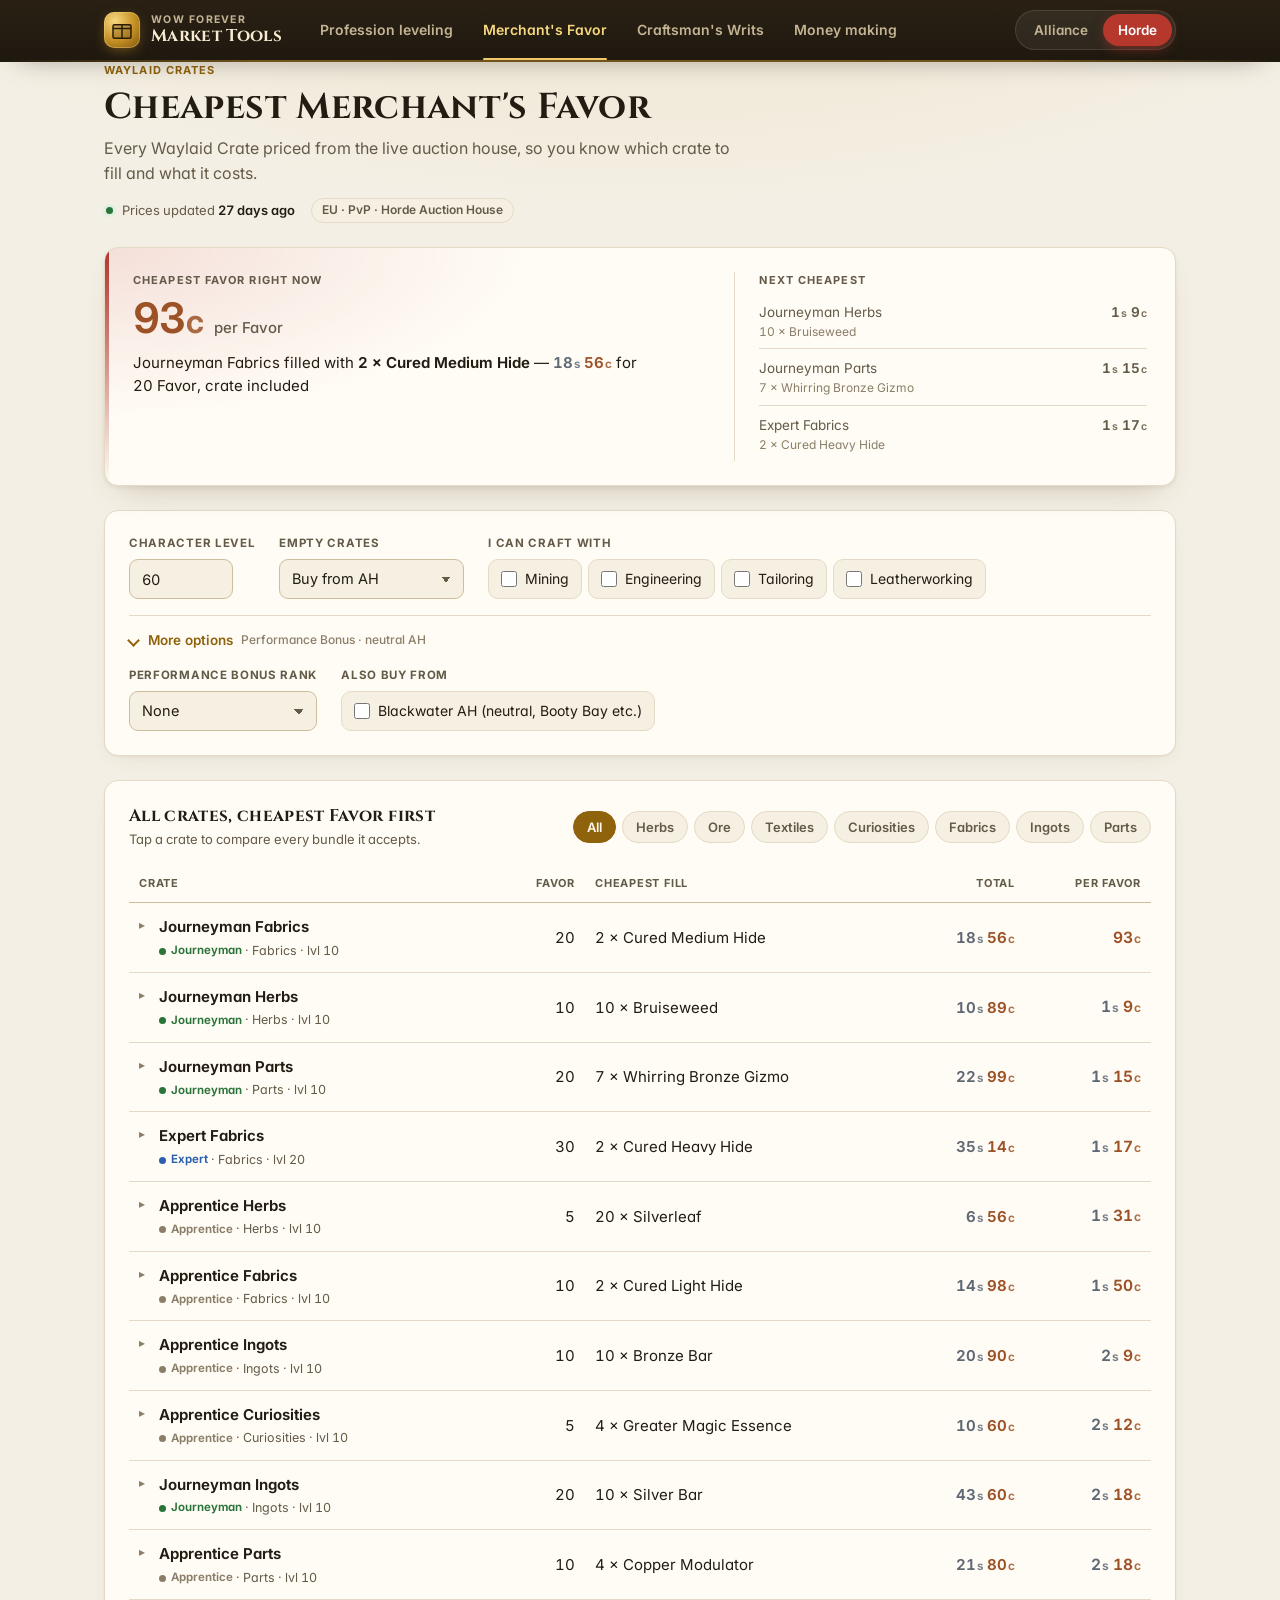
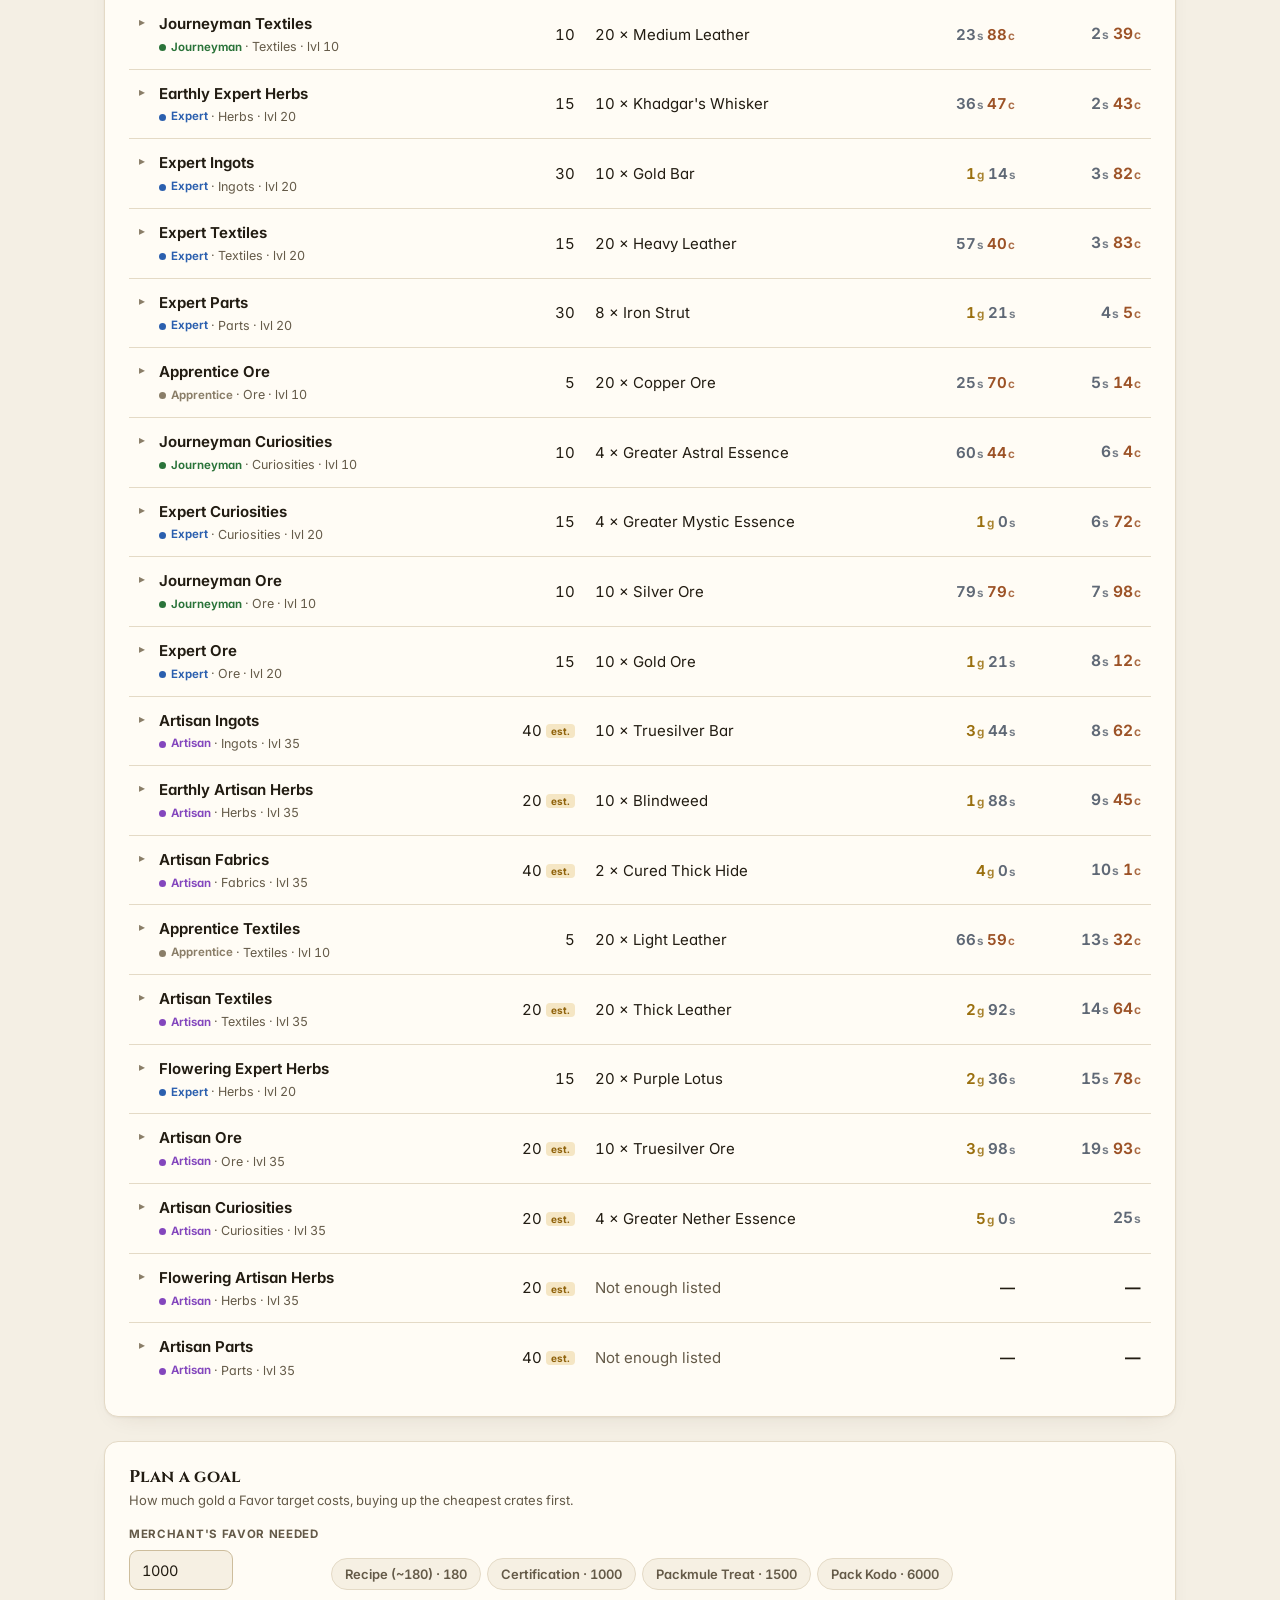
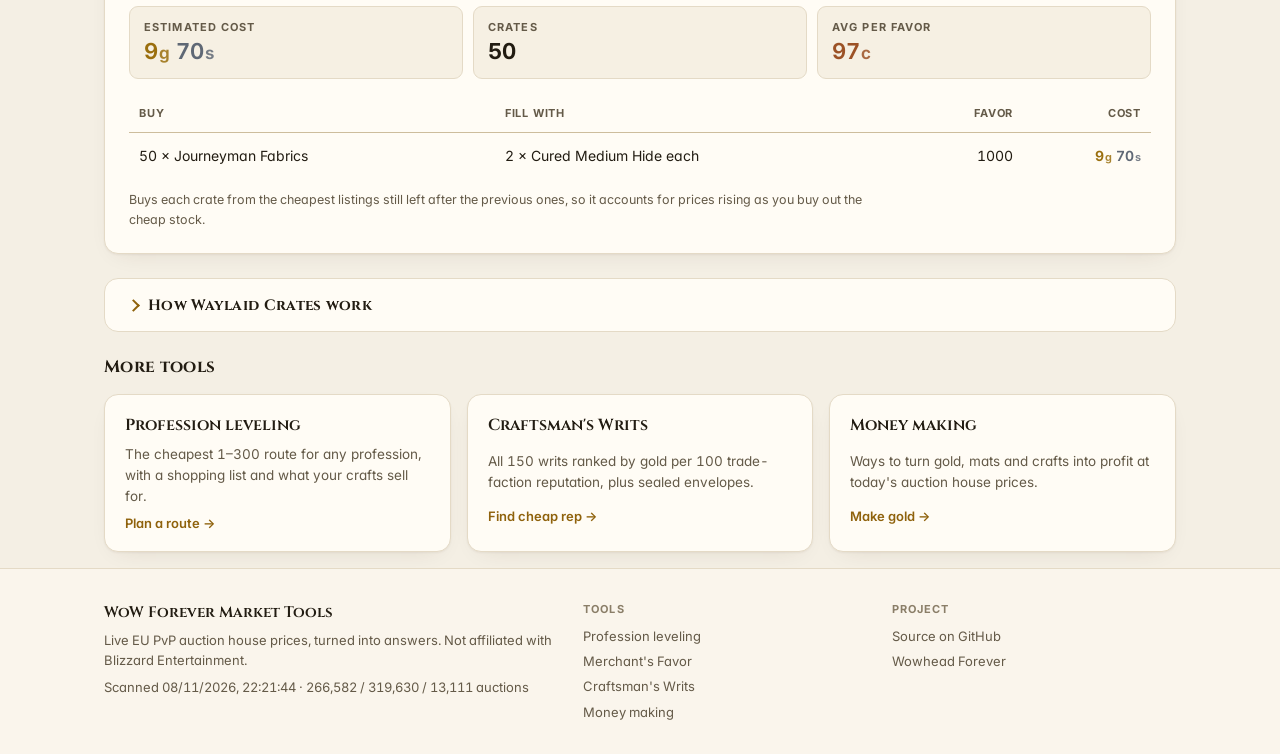
==== favor.html @ e92ab081 "Make Profession leveling the home page and first tab; open More options by default - leveling page i" ====
<!doctype html>
<html lang="en">
<head>
<meta charset="utf-8">
<meta name="viewport" content="width=device-width, initial-scale=1">
<title>Merchant's Favor · WoW Forever Market Tools</title>
<meta name="description" content="Cheapest way to earn Merchant's Favor with Waylaid Crates in WoW Forever, priced from the EU PvP auction house every hour.">
<link rel="icon" href="data:image/svg+xml,%3Csvg xmlns='http://www.w3.org/2000/svg' viewBox='0 0 32 32'%3E%3Crect x='4' y='9' width='24' height='18' rx='2' fill='%23b8862f'/%3E%3Cpath d='M4 14h24M16 9v18' stroke='%23412c0c' stroke-width='2'/%3E%3C/svg%3E">
<link rel="preconnect" href="https://fonts.googleapis.com">
<link rel="preconnect" href="https://fonts.gstatic.com" crossorigin>
<link rel="stylesheet" href="https://fonts.googleapis.com/css2?family=Cinzel:wght@600;700&family=Inter:wght@400;500;600;700;800&display=swap">
<link rel="stylesheet" href="style.css">
</head>
<body class="landing">
<a class="skip" href="#main">Skip to content</a>
<header class="top">
  <div class="wrap bar">
    <a class="brand" href="./">
      <svg viewBox="0 0 32 32" aria-hidden="true"><rect x="4" y="9" width="24" height="18" rx="2"/><path d="M4 14h24M16 9v18"/></svg>
      <span class="brand-name"><small>WoW Forever</small><b>Market Tools</b></span>
    </a>
    <nav class="tabs" aria-label="Tools"><a href="./">Profession leveling</a><a href="favor.html" aria-current="page">Merchant's Favor</a><a href="writs.html">Craftsman's Writs</a><a href="money.html">Money making</a></nav>
    <div class="seg" role="radiogroup" aria-label="Faction">
      <button data-faction="alliance" role="radio">Alliance</button>
      <button data-faction="horde" role="radio">Horde</button>
    </div>
  </div>
</header>

<main class="wrap" id="main">
  <section class="intro">
    <span class="eyebrow">Waylaid Crates</span>
    <h1>Cheapest Merchant's Favor</h1>
    <p class="lead">Every Waylaid Crate priced from the live auction house, so you know which crate to fill and what it costs.</p>
    <div class="intro-meta">
      <p class="status" id="status">Loading auction house prices…</p>
      <span class="pill" id="market">EU · PvP</span>
    </div>
  </section>

  <section class="hero" id="hero" hidden aria-live="polite"></section>

  <section class="panel settings" aria-label="Your situation">
    <div class="controls">
      <div class="ctl">
        <label for="level">Character level</label>
        <input id="level" type="number" min="10" max="60" value="60">
      </div>
      <div class="ctl">
        <label for="crateMode">Empty crates</label>
        <select id="crateMode">
          <option value="buy">Buy from AH</option>
          <option value="own">I already have them</option>
        </select>
      </div>
      <fieldset class="ctl profs">
        <legend>I can craft with</legend>
        <label><input type="checkbox" value="Mining"> Mining</label>
        <label><input type="checkbox" value="Engineering"> Engineering</label>
        <label><input type="checkbox" value="Tailoring"> Tailoring</label>
        <label><input type="checkbox" value="Leatherworking"> Leatherworking</label>
      </fieldset>
    </div>
    <details class="more" open>
      <summary>More options <small>Performance Bonus · neutral AH</small></summary>
      <div class="controls">
        <div class="ctl">
          <label for="bonus">Performance Bonus rank</label>
          <select id="bonus">
            <option value="0">None</option><option value="1">Rank 1 (5%)</option>
            <option value="2">Rank 2 (10%)</option><option value="3">Rank 3 (15%)</option>
          </select>
        </div>
        <div class="ctl">
          <span class="lbl">Also buy from</span>
          <label class="chk"><input id="neutral" type="checkbox"> Blackwater AH (neutral, Booty Bay etc.)</label>
        </div>
      </div>
    </details>
  </section>

  <section class="panel">
    <div class="panel-head">
      <div>
        <h2>All crates, cheapest Favor first</h2>
        <p>Tap a crate to compare every bundle it accepts.</p>
      </div>
      <div class="filters" id="cats" aria-label="Category"></div>
    </div>
    <div class="table-scroll sticky">
      <table class="rank cards">
        <thead><tr>
          <th>Crate</th><th class="num">Favor</th><th>Cheapest fill</th>
          <th class="num">Total</th><th class="num">Per Favor</th>
        </tr></thead>
        <tbody id="rows"></tbody>
      </table>
    </div>
  </section>

  <section class="panel">
    <div class="panel-head">
      <div>
        <h2>Plan a goal</h2>
        <p>How much gold a Favor target costs, buying up the cheapest crates first.</p>
      </div>
    </div>
    <div class="goal">
      <div class="ctl">
        <label for="goal">Merchant's Favor needed</label>
        <input id="goal" type="number" min="5" step="5" value="1000">
      </div>
      <div class="presets" id="presets"></div>
    </div>
    <div id="plan"></div>
  </section>

  <details class="explain notes">
    <summary>How Waylaid Crates work</summary>
    <ol>
      <li><b>Get a crate.</b> Waylaid Crates drop from mobs anywhere from level 10, or you can buy them on the auction house (empty crates are not bound).</li>
      <li><b>Fill it.</b> Right-click to read the label, then right-click again and pick <em>one</em> of the accepted bundles from your bags. It becomes a soulbound Sealed Crate.</li>
      <li><b>Turn it in.</b> Alliance: Marcy Baker, Azeroth Commerce Authority camp at Three Corners, Redridge. Horde: Dokimi, Durotar Supply and Logistics camp west of the Crossroads, The Barrens.</li>
      <li><b>Favor paid.</b> Gathering crates (herbs, ore, textiles, curiosities) pay 5 / 10 / 15 for Apprentice / Journeyman / Expert. Crafted crates (fabrics, ingots, parts) pay double: 10 / 20 / 30. Your first crate also completes <em>Shipping Label</em> (+50 Favor, 2,000 rep, once per character).</li>
      <li><b>Performance Bonus</b> (Legacy, professions) gives a 5 / 10 / 15% chance to double the Favor from a turn-in; the table uses the expected value.</li>
    </ol>
    <h3>About the prices</h3>
    <p>Prices are what it costs to buy the exact quantity from the cheapest listings right now, from the official Blizzard Game Data API. The site checks every 10 minutes; Blizzard publishes a new snapshot about once an hour. Artisan (level 35) Favor values are not published yet; they are estimated at 20 (gathering) and 40 (crafted) and marked with <span class="est">est.</span> Crate and bundle data comes from community guides of the beta and launch week (Zockify, Forever Mastery, WoW Forever Builds).</p>
  </details>

  <section aria-labelledby="more-tools">
    <h2 class="sec" id="more-tools">More tools</h2>
    <div class="tools">
      <a class="tool" href="leveling.html"><b>Profession leveling</b><span>The cheapest 1–300 route for any profession, with a shopping list and what your crafts sell for.</span><em>Plan a route →</em></a>
      <a class="tool" href="writs.html"><b>Craftsman's Writs</b><span>All 150 writs ranked by gold per 100 trade-faction reputation, plus sealed envelopes.</span><em>Find cheap rep →</em></a>
      <a class="tool" href="money.html"><b>Money making</b><span>Ways to turn gold, mats and crafts into profit at today's auction house prices.</span><em>Make gold →</em></a>
    </div>
  </section>
</main>

<footer class="site-foot">
  <div class="wrap foot">
    <div>
      <b>WoW Forever Market Tools</b>
      <p>Live EU PvP auction house prices, turned into answers. Not affiliated with Blizzard Entertainment.</p>
      <p id="updated"></p>
    </div>
    <nav aria-label="Tools (footer)">
      <h2>Tools</h2>
      <ul><li><a href="./">Profession leveling</a></li><li><a href="favor.html">Merchant's Favor</a></li><li><a href="writs.html">Craftsman's Writs</a></li><li><a href="money.html">Money making</a></li></ul>
    </nav>
    <div>
      <h2>Project</h2>
      <ul><li><a href="https://github.com/AidVir/wow-forever-favor">Source on GitHub</a></li><li><a href="https://www.wowhead.com/forever">Wowhead Forever</a></li></ul>
    </div>
  </div>
</footer>

<script type="module" src="app.js"></script>
</body>
</html>
---- style.css ----
/* WoW Forever market tools — shared styles.
   Hand-written instead of a CSS framework: the site has no build step, and every page shares the
   same few components (header, intro, hero, panels, controls, tables, footer), so one stylesheet stays
   small and fast. Token and class names are shared with the JS and other pages: add, don't rename. */

/* ---------- tokens ---------- */
:root {
  --bg: #f4efe4;
  --bg-glow: rgba(196, 144, 40, .16);
  --surface: #fffcf5;
  --surface-2: #f6f0e3;
  --surface-3: #ebe2cf;
  --line: #e4dac6;
  --line-strong: #cdbd9c;
  --text: #221c12;
  --muted: #645a48;
  --faint: #8a7e68;
  --accent: #8f620c;
  --accent-2: #c48f23;
  --accent-soft: #f5e6c4;
  --on-accent: #fffaf0;
  --good: #2a7339; --good-soft: #e0f0e0;
  --bad: #ad3a27; --bad-soft: #f8e1dc;
  --gold: #9a6f0e; --silver: #5f6875; --copper: #9c5226;
  --alliance: #2b5fae; --horde: #b0352c;
  --epic: #8346bd;
  --header-bg: linear-gradient(180deg, #2a2114 0%, #1e180f 100%);
  --header-text: #f6ead0; --header-muted: #c4b493; --header-line: rgba(246, 234, 208, .12);
  --radius: 14px; --radius-sm: 9px;
  --shadow: 0 1px 2px rgba(60, 40, 10, .05), 0 8px 24px -14px rgba(60, 40, 10, .16);
  --shadow-lift: 0 2px 4px rgba(60, 40, 10, .07), 0 16px 32px -18px rgba(60, 40, 10, .26);
  --font: "Inter", system-ui, -apple-system, "Segoe UI", Roboto, sans-serif;
  --display: "Cinzel", Georgia, "Times New Roman", serif;
  /* spacing + type scale (new; use these in new components) */
  --sp-1: 4px; --sp-2: 8px; --sp-3: 12px; --sp-4: 16px; --sp-5: 24px; --sp-6: 32px; --sp-7: 48px;
  --fs-xs: 12px; --fs-sm: 13px; --fs-md: 15px; --fs-lg: 17px; --fs-xl: 22px; --fs-2xl: 30px; --fs-3xl: 42px;
  --header-h: 62px;
  color-scheme: light;
}
@media (prefers-color-scheme: dark) {
  :root:not([data-theme="light"]) {
    --bg: #100d09; --bg-glow: rgba(214, 160, 52, .10);
    --surface: #1a1610; --surface-2: #211c14; --surface-3: #2c251b;
    --line: #2d261c; --line-strong: #43392a;
    --text: #efe6d2; --muted: #ad9f84; --faint: #8a7c64;
    --accent: #e6b450; --accent-2: #f2c96a; --accent-soft: #3a2e17; --on-accent: #1a1308;
    --good: #72c483; --good-soft: #17301d; --bad: #ec7f69; --bad-soft: #3a1c16;
    --gold: #ecc55a; --silver: #bcc3cd; --copper: #df8f5e;
    --alliance: #6f9fe6; --horde: #ea6e62; --epic: #b884ec;
    --header-bg: linear-gradient(180deg, #19140c 0%, #130f09 100%);
    --header-line: rgba(246, 234, 208, .08);
    --shadow: 0 1px 0 rgba(255, 240, 210, .03) inset, 0 10px 30px -18px rgba(0, 0, 0, .8);
    --shadow-lift: 0 1px 0 rgba(255, 240, 210, .05) inset, 0 18px 40px -18px rgba(0, 0, 0, .9);
    color-scheme: dark;
  }
}
:root[data-theme="dark"] {
  --bg: #100d09; --bg-glow: rgba(214, 160, 52, .10);
  --surface: #1a1610; --surface-2: #211c14; --surface-3: #2c251b;
  --line: #2d261c; --line-strong: #43392a;
  --text: #efe6d2; --muted: #ad9f84; --faint: #8a7c64;
  --accent: #e6b450; --accent-2: #f2c96a; --accent-soft: #3a2e17; --on-accent: #1a1308;
  --good: #72c483; --good-soft: #17301d; --bad: #ec7f69; --bad-soft: #3a1c16;
  --gold: #ecc55a; --silver: #bcc3cd; --copper: #df8f5e;
  --alliance: #6f9fe6; --horde: #ea6e62; --epic: #b884ec;
  --header-bg: linear-gradient(180deg, #19140c 0%, #130f09 100%);
  --header-line: rgba(246, 234, 208, .08);
  --shadow: 0 1px 0 rgba(255, 240, 210, .03) inset, 0 10px 30px -18px rgba(0, 0, 0, .8);
  --shadow-lift: 0 1px 0 rgba(255, 240, 210, .05) inset, 0 18px 40px -18px rgba(0, 0, 0, .9);
  color-scheme: dark;
}

/* ---------- base ---------- */
* { box-sizing: border-box; }
html { -webkit-text-size-adjust: 100%; scroll-padding-top: calc(var(--header-h) + 12px); }
body {
  margin: 0; min-height: 100vh; display: flex; flex-direction: column;
  background: radial-gradient(1200px 520px at 50% -160px, var(--bg-glow), transparent 70%) no-repeat, var(--bg);
  color: var(--text);
  font: var(--fs-md)/1.55 var(--font);
  font-feature-settings: "tnum" 1, "cv11" 1;
  -webkit-font-smoothing: antialiased;
}
body > main { flex: 1 0 auto; }
body[data-faction="alliance"] { --fac: var(--alliance); }
body[data-faction="horde"] { --fac: var(--horde); }
a { color: var(--accent); text-decoration-thickness: 1px; text-underline-offset: 2px; }
a:hover { color: var(--accent-2); }
b, strong { font-weight: 650; }
:focus-visible { outline: 2px solid var(--accent); outline-offset: 2px; border-radius: 4px; }
.wrap { max-width: 1120px; margin: 0 auto; padding: 0 24px; width: 100%; }
.skip { position: absolute; left: 12px; top: -60px; z-index: 50; background: var(--accent); color: var(--on-accent); padding: 8px 14px; border-radius: 8px; font-weight: 700; text-decoration: none; }
.skip:focus { top: 10px; color: var(--on-accent); }
.sr-only { position: absolute; width: 1px; height: 1px; overflow: hidden; clip: rect(0 0 0 0); white-space: nowrap; }

/* ---------- header: brand · tools nav · faction ---------- */
.top {
  background: var(--header-bg); color: var(--header-text);
  position: sticky; top: 0; z-index: 20;
  box-shadow: 0 1px 0 var(--header-line), 0 10px 30px -20px rgba(0, 0, 0, .6);
}
.top::after { /* thin gold rule */
  content: ""; display: block; height: 2px;
  background: linear-gradient(90deg, transparent, var(--accent-2) 20%, var(--accent-2) 80%, transparent); opacity: .5;
}
.top .bar { display: flex; align-items: center; gap: var(--sp-5); height: calc(var(--header-h) - 2px); }
.top a { color: inherit; }
.top :focus-visible { outline-color: #f2c96a; }
.brand { display: flex; align-items: center; gap: 11px; min-width: 0; text-decoration: none; flex: none; }
.brand svg {
  width: 36px; height: 36px; flex: none; padding: 6px; border-radius: 10px;
  background: radial-gradient(circle at 30% 25%, #f7d77e, #c48f23 55%, #7c5410);
  box-shadow: 0 0 0 1px rgba(255, 220, 140, .35) inset, 0 4px 14px -4px rgba(220, 160, 40, .55);
}
.brand svg rect { fill: rgba(40, 26, 6, .18); stroke: #2a1c06; stroke-width: 2; }
.brand svg path { stroke: #2a1c06; stroke-width: 2; fill: none; }
.brand-name { display: grid; line-height: 1.15; }
.brand-name small { font-size: 10.5px; font-weight: 700; letter-spacing: .12em; text-transform: uppercase; color: var(--header-muted); }
.brand-name b { font-family: var(--display); font-size: 17px; font-weight: 700; letter-spacing: .02em; color: var(--header-text); }

.tabs { display: flex; gap: 2px; flex: 1 1 auto; min-width: 0; overflow-x: auto; scrollbar-width: none; align-self: stretch; }
.tabs::-webkit-scrollbar { display: none; }
.tabs a {
  display: flex; align-items: center; position: relative;
  color: var(--header-muted); text-decoration: none; font-weight: 600; font-size: 14px;
  padding: 0 14px; white-space: nowrap; transition: color .15s;
}
.tabs a::after { content: ""; position: absolute; left: 14px; right: 14px; bottom: 0; height: 2px; border-radius: 2px; background: transparent; transition: background .15s; }
.tabs a:hover { color: var(--header-text); }
.tabs a:hover::after { background: rgba(242, 201, 106, .35); }
.tabs a[aria-current="page"] { color: #f7d77e; }
.tabs a[aria-current="page"]::after { background: #f2c96a; }
.tabs a:focus-visible { outline-offset: -4px; }

.seg { display: inline-flex; flex: none; background: rgba(255, 255, 255, .06); border-radius: 999px; padding: 3px; border: 1px solid var(--header-line); }
.seg button {
  border: 0; background: none; color: var(--header-muted); font: inherit; font-size: 13.5px; font-weight: 600;
  padding: 6px 15px; border-radius: 999px; cursor: pointer; transition: background .15s, color .15s;
}
.seg button:hover { color: var(--header-text); }
.seg button:focus-visible { outline: 2px solid #f2c96a; outline-offset: 1px; }
.seg button[aria-checked="true"][data-faction="alliance"] { background: #2f63b3; color: #fff; box-shadow: 0 4px 14px -4px rgba(47, 99, 179, .8); }
.seg button[aria-checked="true"][data-faction="horde"] { background: #b6382d; color: #fff; box-shadow: 0 4px 14px -4px rgba(182, 56, 45, .8); }

/* ---------- page layout ---------- */
main { padding-top: var(--sp-6); padding-bottom: var(--sp-7); display: grid; gap: var(--sp-5); align-content: start; }
.intro { display: grid; gap: var(--sp-2); max-width: 760px; }
.intro .eyebrow { color: var(--accent); }
h1 { font-family: var(--display); font-size: var(--fs-2xl); font-weight: 700; margin: 0; letter-spacing: .01em; line-height: 1.15; }
.lead { margin: 0; color: var(--muted); font-size: 16px; max-width: 64ch; }
.intro-meta { display: flex; flex-wrap: wrap; align-items: center; gap: 6px 16px; margin-top: var(--sp-1); }
.landing .intro h1 { font-size: 36px; }
.pill { font-size: var(--fs-xs); font-weight: 600; color: var(--muted); background: var(--surface-2); border: 1px solid var(--line); border-radius: 999px; padding: 2px 10px; }
.pill:empty { display: none; }

.status { color: var(--muted); font-size: var(--fs-sm); padding-left: 18px; position: relative; margin: 0; }
.status::before { content: ""; position: absolute; left: 2px; top: .5em; width: 7px; height: 7px; border-radius: 50%; background: var(--good); box-shadow: 0 0 0 3px var(--good-soft); }
.status b { color: var(--text); font-weight: 600; }
.status.err { color: var(--bad); }
.status.err::before { background: var(--bad); box-shadow: 0 0 0 3px var(--bad-soft); }

.panel {
  background: var(--surface); border: 1px solid var(--line); border-radius: var(--radius);
  padding: var(--sp-5); box-shadow: var(--shadow); min-width: 0;
}
.panel h2, h2.sec { font-family: var(--display); font-size: var(--fs-lg); font-weight: 700; letter-spacing: .02em; margin: 0 0 var(--sp-4); line-height: 1.3; }
.panel-head { display: flex; justify-content: space-between; align-items: center; gap: var(--sp-3); flex-wrap: wrap; margin-bottom: var(--sp-4); }
.panel-head h2 { margin: 0; }
.panel-head p { margin: 2px 0 0; color: var(--muted); font-size: var(--fs-sm); }

/* ---------- hero: the answer ---------- */
.hero {
  position: relative; overflow: hidden;
  display: grid; grid-template-columns: 1.4fr 1fr; gap: var(--sp-5);
  background:
    radial-gradient(600px 240px at 0% 0%, color-mix(in srgb, var(--fac, var(--accent)) 14%, transparent), transparent 70%),
    var(--surface);
  border: 1px solid var(--line); border-radius: var(--radius);
  padding: var(--sp-5) 28px; box-shadow: var(--shadow-lift);
}
.hero::before { content: ""; position: absolute; inset: 0 auto 0 0; width: 4px; background: linear-gradient(180deg, var(--fac, var(--accent)), transparent); }
.hero:empty { display: none; }
.eyebrow { font-size: 11px; text-transform: uppercase; letter-spacing: .1em; color: var(--muted); font-weight: 700; display: block; }
.hero-val { font-size: var(--fs-3xl); font-weight: 800; line-height: 1.1; margin: 6px 0 10px; letter-spacing: -.02em; }
.hero-val > span:last-child { font-size: var(--fs-md); font-weight: 500; color: var(--muted); letter-spacing: 0; }
.hero-what { color: var(--text); font-size: var(--fs-md); max-width: 56ch; }
.hero-alt { border-left: 1px solid var(--line); padding-left: var(--sp-5); display: grid; align-content: start; gap: 2px; }
.hero-alt .eyebrow { margin-bottom: 4px; }
.alt { display: flex; justify-content: space-between; align-items: baseline; gap: var(--sp-3); font-size: 13.5px; padding: 7px 0; border-bottom: 1px solid var(--line); }
.alt:last-child { border-bottom: 0; }
.alt span { color: var(--muted); min-width: 0; }
.alt b { white-space: nowrap; }
.alt small { display: block; color: var(--faint); font-size: var(--fs-xs); }
.env { padding: 6px 0; }
.env + .env { border-top: 1px solid var(--line); }
.env-val { font-weight: 700; font-size: 16px; }
.env-val span { font-weight: 500; color: var(--muted); font-size: 13px; }

/* ---------- controls ---------- */
.settings { display: grid; gap: var(--sp-4); }
.controls { display: flex; flex-wrap: wrap; gap: var(--sp-4) var(--sp-5); align-items: end; }
.ctl { display: grid; gap: 6px; min-width: 0; margin: 0; }
.ctl > label[for], .ctl legend, .ctl .lbl { font-size: 11.5px; color: var(--muted); font-weight: 700; text-transform: uppercase; letter-spacing: .06em; }
input[type=number], select {
  font: inherit; font-size: 14.5px; color: var(--text); background: var(--surface-2);
  border: 1px solid var(--line-strong); border-radius: var(--radius-sm); padding: 8px 12px; min-width: 0; height: 40px;
  transition: border-color .15s, box-shadow .15s, background .15s;
}
select {
  -webkit-appearance: none; appearance: none; padding-right: 34px; cursor: pointer;
  background-image: linear-gradient(45deg, transparent 50%, var(--muted) 50%), linear-gradient(135deg, var(--muted) 50%, transparent 50%);
  background-position: calc(100% - 17px) 17px, calc(100% - 12px) 17px;
  background-size: 5px 5px; background-repeat: no-repeat;
}
input[type=number]:hover, select:hover { border-color: var(--accent); }
input[type=number]:focus, select:focus { outline: none; border-color: var(--accent); box-shadow: 0 0 0 3px var(--accent-soft); background-color: var(--surface); }
input[type=number]:focus-visible, select:focus-visible { outline: 2px solid var(--accent); outline-offset: 1px; }
input[type=number] { width: 104px; }
input[type=checkbox] { accent-color: var(--accent); width: 16px; height: 16px; margin: 0; cursor: pointer; }
fieldset.profs { border: 0; padding: 0; margin: 0; display: flex; flex-wrap: wrap; gap: 6px; }
fieldset.profs legend { padding: 0; margin-bottom: 6px; }
.chk, .profs label {
  display: inline-flex; gap: 8px; align-items: center; font-size: 14px; cursor: pointer; min-height: 40px;
  padding: 6px 12px; border: 1px solid var(--line); border-radius: 10px; background: var(--surface-2);
  transition: border-color .15s, background .15s;
}
.chk:hover, .profs label:hover { border-color: var(--line-strong); }
.chk:has(input:checked), .profs label:has(input:checked) { border-color: var(--accent); background: var(--accent-soft); }
.chk:has(input:focus-visible), .profs label:has(input:focus-visible) { outline: 2px solid var(--accent); outline-offset: 2px; }
.ctl:has(> .chk) { grid-auto-flow: row; }
.stations { display: flex; flex-wrap: wrap; gap: 6px; }

/* "More options" drawer and "How this works" explainers: native <details>, no JS */
details.more > summary, details.explain > summary {
  list-style: none; cursor: pointer; display: inline-flex; align-items: center; gap: 8px;
  font-size: 13.5px; font-weight: 600; color: var(--accent); border-radius: 8px; user-select: none;
}
details.more > summary::-webkit-details-marker, details.explain > summary::-webkit-details-marker { display: none; }
details.more > summary::before, details.explain > summary::before {
  content: ""; width: 7px; height: 7px; border: solid currentColor; border-width: 0 2px 2px 0;
  transform: rotate(-45deg); transition: transform .15s; margin-right: 2px;
}
details[open].more > summary::before, details[open].explain > summary::before { transform: rotate(45deg); }
details.more > summary:hover, details.explain > summary:hover { color: var(--accent-2); }
details.more { border-top: 1px solid var(--line); padding-top: var(--sp-3); }
details.more > summary small { color: var(--faint); font-weight: 500; font-size: var(--fs-xs); }
details.more > .controls { margin-top: var(--sp-4); }
details.explain { background: var(--surface); border: 1px solid var(--line); border-radius: var(--radius); padding: 14px var(--sp-5); }
details.explain > summary { font-family: var(--display); font-size: 15px; font-weight: 700; color: var(--text); letter-spacing: .02em; width: 100%; }
details.explain > summary::before { color: var(--accent); }
details.explain[open] > summary { margin-bottom: var(--sp-3); }
details.explain > :not(summary) { max-width: 82ch; }
details.explain p { font-size: 14px; color: var(--muted); margin: 0 0 10px; }
details.explain p:last-child { margin-bottom: 0; }
details.explain h3 { font-size: 13px; text-transform: uppercase; letter-spacing: .07em; color: var(--muted); margin: var(--sp-4) 0 var(--sp-2); }
.explain-group { display: grid; gap: var(--sp-3); }

/* ---------- chips ---------- */
.filters { display: flex; flex-wrap: wrap; gap: 6px; }
.toolbar { display: flex; flex-wrap: wrap; gap: var(--sp-2) var(--sp-4); align-items: center; margin-bottom: var(--sp-3); }
.chip {
  font: inherit; font-size: 13px; font-weight: 600; border: 1px solid var(--line); background: var(--surface-2); color: var(--muted);
  border-radius: 999px; padding: 5px 13px; cursor: pointer; transition: background .15s, color .15s, border-color .15s;
}
.chip:hover { color: var(--text); border-color: var(--line-strong); }
.chip.on { background: var(--accent); border-color: var(--accent); color: var(--on-accent); }

/* ---------- tables ---------- */
.table-scroll { overflow-x: auto; margin: 0 calc(-1 * var(--sp-5)); padding: 0 var(--sp-5); }
table { width: 100%; border-collapse: separate; border-spacing: 0; }
th {
  text-align: left; font-size: 11px; color: var(--muted); font-weight: 700; text-transform: uppercase; letter-spacing: .07em;
  padding: 10px; border-bottom: 1px solid var(--line-strong); white-space: nowrap; background: var(--surface);
}
td { padding: 12px 10px; border-bottom: 1px solid var(--line); vertical-align: middle; }
tbody tr { transition: background .12s; }
tbody tr:hover > td { background: color-mix(in srgb, var(--surface-2) 70%, transparent); }
tbody tr:last-child > td { border-bottom: 0; }
.num { text-align: right; white-space: nowrap; }
tr.row { cursor: pointer; }
tr.row:focus-visible { outline: 2px solid var(--accent); outline-offset: -2px; }
.crate { display: flex; gap: 10px; align-items: flex-start; }
.caret { color: var(--faint); transition: transform .15s; display: inline-block; margin-top: 1px; font-size: 12px; width: 10px; flex: none; }
tr.open .caret { transform: rotate(90deg); color: var(--accent); }
tr.open > td { background: var(--surface-2); border-bottom-color: transparent; }
.meta { font-size: 12.5px; color: var(--muted); margin-top: 2px; }
td.pf { font-weight: 700; font-size: 15.5px; }
td small { display: block; font-size: 11.5px; color: var(--muted); margin-top: 1px; font-weight: 400; }
td a { text-decoration: none; }
td a:hover { text-decoration: underline; }
tbody tr:first-child td.pf { color: var(--accent); }
td.c-total b { font-weight: 600; }

/* Tier: coloured dot + word instead of a filled badge (calmer in long tables) */
.tier { font-size: 11.5px; font-weight: 650; display: inline-flex; align-items: center; gap: 5px; color: var(--muted); }
.tier::before { content: ""; width: 7px; height: 7px; border-radius: 50%; background: currentColor; }
.t-apprentice { color: var(--faint); }
.t-journeyman { color: var(--good); }
.t-expert { color: var(--alliance); }
.t-artisan { color: var(--epic); }
.est { font-size: 10px; font-weight: 700; color: var(--accent); background: var(--accent-soft); border-radius: 4px; padding: 1px 5px; vertical-align: middle; }
.craft { font-size: 10.5px; font-weight: 700; color: var(--good); background: var(--good-soft); border-radius: 4px; padding: 1px 6px; }
.tag {
  display: inline-block; font-size: 10.5px; font-weight: 700; border: 1px solid var(--line); background: var(--surface-2); color: var(--muted);
  border-radius: 5px; padding: 0 6px; white-space: nowrap; vertical-align: 1px;
}
.tag.pat { color: var(--accent); border-color: color-mix(in srgb, var(--accent) 35%, transparent); background: var(--accent-soft); }
.tag.new { color: var(--epic); border-color: color-mix(in srgb, var(--epic) 35%, transparent); }
.side { font-size: 11.5px; font-weight: 700; }
.side.alliance { color: var(--alliance); } .side.horde { color: var(--horde); }
.muted { color: var(--muted); }
.empty { text-align: center; color: var(--muted); padding: 28px 10px; }
tr.more-row > td { text-align: center; padding: 14px 10px; }
.linkbtn { font: inherit; font-size: 13.5px; font-weight: 600; color: var(--accent); background: none; border: 0; cursor: pointer; padding: 4px 8px; border-radius: 6px; }
.linkbtn:hover { color: var(--accent-2); text-decoration: underline; }

tr.detail > td { background: var(--surface-2); padding: 4px 10px 18px 34px; }
tr.detail:hover > td { background: var(--surface-2); }
.bundles { display: grid; grid-template-columns: repeat(auto-fill, minmax(220px, 1fr)); gap: 10px; }
.bd { background: var(--surface); border: 1px solid var(--line); border-radius: var(--radius-sm); padding: 12px 14px; transition: border-color .15s; }
.bd:hover { border-color: var(--line-strong); }
.bd.best { border-color: var(--accent); box-shadow: 0 0 0 1px var(--accent) inset; }
.bd-name a { color: var(--text); text-decoration: none; font-weight: 650; }
.bd-name a:hover { text-decoration: underline; }
.bd-cost { font-size: 18px; font-weight: 700; margin: 3px 0; }
.bd-meta, .via { font-size: 12px; color: var(--muted); }
.via { color: var(--good); margin-top: 4px; }
.up { color: var(--bad); } .down { color: var(--good); }
.breakdown { display: flex; flex-wrap: wrap; gap: 4px 18px; font-size: 13px; color: var(--muted); margin: 0 0 12px; }
.breakdown b { color: var(--text); font-weight: 600; }
.facts { display: grid; grid-template-columns: repeat(auto-fit, minmax(190px, 1fr)); gap: 8px 20px; font-size: 13px; }
.facts > div { display: grid; gap: 1px; }
.facts dt, .facts .k { font-size: 11px; color: var(--muted); font-weight: 700; text-transform: uppercase; letter-spacing: .06em; }
.facts small { display: block; color: var(--muted); font-size: 12px; }

/* coins */
.g { color: var(--gold); font-weight: 650; } .s { color: var(--silver); font-weight: 650; } .c { color: var(--copper); font-weight: 650; }
.g i, .s i, .c i { font-style: normal; font-size: .78em; margin-left: 1px; opacity: .85; }

/* ---------- planners ---------- */
.goal { display: flex; flex-wrap: wrap; gap: var(--sp-3); align-items: end; margin-bottom: var(--sp-4); }
.presets { display: flex; flex-wrap: wrap; gap: 6px; }
.plan-sum { display: grid; grid-template-columns: repeat(auto-fit, minmax(150px, 1fr)); gap: 10px; margin-bottom: var(--sp-4); }
.plan-sum > div {
  display: grid; align-content: start; gap: 2px;
  background: var(--surface-2); border: 1px solid var(--line); border-radius: var(--radius-sm); padding: 12px 14px;
}
.plan-sum b { font-size: var(--fs-xl); font-weight: 700; line-height: 1.25; }
.plan-sum small { font-size: 12px; color: var(--muted); }
.plan-sum .pick { border-color: var(--accent); background: linear-gradient(180deg, var(--accent-soft), var(--surface-2)); }
.plan-sum .pick .eyebrow { color: var(--accent); }
/* leveling summary: one big answer + a row of small stats */
.plan-sum.sum2 { grid-template-columns: minmax(240px, 1.3fr) 2fr; gap: var(--sp-4); align-items: stretch; }
.sum-main { padding: var(--sp-4) 18px !important; }
.sum-main b { font-size: 34px; letter-spacing: -.01em; margin: 4px 0 2px; }
.sum-stats { display: grid !important; grid-template-columns: repeat(auto-fit, minmax(120px, 1fr)); gap: 0 !important; background: none !important; border: 0 !important; padding: 0 !important; }
.sum-stats > div { display: grid; align-content: center; gap: 2px; padding: 8px 14px; border-left: 1px solid var(--line); }
.sum-stats b { font-size: 18px; }
table.plan td { font-size: 14px; }
.warn {
  color: var(--bad); background: var(--bad-soft); border: 1px solid color-mix(in srgb, var(--bad) 30%, transparent);
  border-radius: var(--radius-sm); padding: 10px 14px; font-size: 13.5px; margin: 0 0 14px;
}
.o { color: #d97f1f; font-weight: 700; } .y { color: #b59300; font-weight: 700; } .gr { color: var(--good); font-weight: 700; }
td.rng { font-weight: 700; color: var(--muted); font-size: 13.5px; }
table.steps td { vertical-align: top; }
table.steps tr.row > td { padding-top: 13px; padding-bottom: 13px; }
table.steps td.c-craft { width: 100%; }
.x { border: 1px solid transparent; background: none; color: var(--faint); cursor: pointer; font-size: 13px; width: 30px; height: 30px; border-radius: 8px; }
.x:hover, .x:focus-visible { color: var(--bad); background: var(--bad-soft); border-color: color-mix(in srgb, var(--bad) 25%, transparent); }
.profit { color: var(--good); font-weight: 700; }
.better { color: var(--good); font-weight: 650; }
.better small { color: var(--muted); font-weight: 400; }

/* ---------- prose ---------- */
.hint, .fine { font-size: 12.5px; color: var(--muted); margin: var(--sp-3) 0 0; max-width: 95ch; }
.hint:empty, .fine:empty { display: none; }
#salesnote { background: var(--surface-2); border: 1px solid var(--line); border-radius: var(--radius-sm); padding: 10px 14px; color: var(--text); margin: 0 0 var(--sp-3); }
#excl { margin: 0 0 var(--sp-3); display: flex; flex-wrap: wrap; gap: 6px; align-items: center; }
.notes ol { margin: 0; padding-left: 0; list-style: none; counter-reset: n; display: grid; gap: 12px; }
.notes li { counter-increment: n; position: relative; padding-left: 38px; font-size: 14px; }
.notes li::before {
  content: counter(n); position: absolute; left: 0; top: 0; width: 26px; height: 26px; border-radius: 50%;
  display: grid; place-items: center; font-family: var(--display); font-weight: 700; font-size: 13px;
  color: var(--accent); background: var(--accent-soft); border: 1px solid color-mix(in srgb, var(--accent) 30%, transparent);
}

/* ---------- other tools (landing) ---------- */
.tools { display: grid; grid-template-columns: repeat(auto-fit, minmax(240px, 1fr)); gap: var(--sp-4); }
.tool {
  display: grid; gap: 6px; padding: 18px 20px; text-decoration: none; color: var(--text);
  background: var(--surface); border: 1px solid var(--line); border-radius: var(--radius); box-shadow: var(--shadow);
  transition: border-color .15s, transform .15s, box-shadow .15s;
}
.tool:hover { color: var(--text); border-color: var(--accent); transform: translateY(-2px); box-shadow: var(--shadow-lift); }
.tool b { font-family: var(--display); font-size: 16px; }
.tool span { color: var(--muted); font-size: 13.5px; }
.tool em { font-style: normal; color: var(--accent); font-weight: 600; font-size: 13px; }

/* ---------- footer ---------- */
.site-foot { border-top: 1px solid var(--line); background: color-mix(in srgb, var(--surface) 55%, transparent); margin-top: var(--sp-4); }
.foot {
  display: grid; grid-template-columns: 1.6fr 1fr 1fr; gap: var(--sp-5); color: var(--muted); font-size: 13px;
  padding-top: var(--sp-6); padding-bottom: var(--sp-6);
}
.foot b { color: var(--text); font-family: var(--display); font-size: 15px; display: block; margin-bottom: 6px; }
.foot p { margin: 0 0 6px; }
.foot h2 { font-size: 11px; text-transform: uppercase; letter-spacing: .1em; color: var(--faint); margin: 0 0 8px; font-weight: 700; }
.foot ul { list-style: none; margin: 0; padding: 0; display: grid; gap: 5px; }
.foot a { color: var(--muted); text-decoration: none; }
.foot a:hover { color: var(--accent); text-decoration: underline; }

/* ---------- desktop: sticky table headers under the sticky site header ---------- */
@media (min-width: 761px) {
  .table-scroll.sticky { overflow: visible; }
  .table-scroll.sticky thead th { position: sticky; top: var(--header-h); z-index: 2; }
}

/* ---------- tablets ---------- */
@media (max-width: 980px) {
  .top .bar { gap: var(--sp-3); }
  .brand-name small { display: none; }
  .tabs a { padding: 0 10px; }
  .tabs a::after { left: 10px; right: 10px; }
  .foot { grid-template-columns: 1fr 1fr; }
  .foot > :first-child { grid-column: 1 / -1; }
  .plan-sum.sum2 { grid-template-columns: 1fr; }
}

/* ---------- phones ---------- */
@media (max-width: 760px) {
  :root { --header-h: 0px; }
  .wrap { padding: 0 16px; }
  .top { position: static; }
  .top .bar { height: auto; flex-wrap: wrap; padding-top: 10px; gap: 10px 12px; }
  .brand { flex: 1 1 auto; }
  .brand svg { width: 32px; height: 32px; padding: 5px; }
  .brand-name b { font-size: 15.5px; }
  .seg button { padding: 5px 12px; font-size: 13px; }
  .tabs { order: 3; flex-basis: 100%; margin: 0 -16px; padding: 0 6px; height: 42px; mask-image: linear-gradient(90deg, #000 88%, transparent); }
  .tabs a { font-size: 13.5px; }
  main { padding-top: var(--sp-5); gap: var(--sp-4); }
  h1, .landing .intro h1 { font-size: 25px; }
  .lead { font-size: 14.5px; }
  .hero { grid-template-columns: 1fr; padding: 18px 18px 14px 20px; gap: var(--sp-4); }
  .hero-alt { border-left: 0; padding-left: 0; border-top: 1px solid var(--line); padding-top: 12px; }
  .hero-val { font-size: 32px; }
  .panel { padding: var(--sp-4); }
  details.explain { padding: 12px var(--sp-4); }
  .table-scroll { margin: 0 calc(-1 * var(--sp-4)); padding: 0 var(--sp-4); }
  tr.detail > td { padding-left: 10px; }
  .controls { gap: 14px; }
  .controls .ctl { flex: 1 1 140px; }
  .controls fieldset.profs { flex-basis: 100%; }
  .controls select, .controls input[type=number] { width: 100%; }
  .foot { grid-template-columns: 1fr 1fr; padding-top: var(--sp-5); padding-bottom: var(--sp-5); }
  .sum-main b { font-size: 28px; }
  .sum-stats { grid-template-columns: 1fr 1fr; }
  .sum-stats > div { border-left: 0; border-top: 1px solid var(--line); padding: 8px 4px; }

  /* Ranked tables turn into cards: one grid per row, labels from data-label */
  table.cards, table.cards tbody { display: block; }
  table.cards thead { position: absolute; width: 1px; height: 1px; overflow: hidden; clip: rect(0 0 0 0); }
  table.cards tr { display: grid; gap: 4px 12px; padding: 12px 0; border-bottom: 1px solid var(--line); }
  table.cards tbody tr:last-child { border-bottom: 0; }
  table.cards td { display: block; padding: 0; border: 0; background: none !important; min-width: 0; }
  table.cards td.num { text-align: left; white-space: normal; }
  table.cards td[data-label]::before { content: attr(data-label) " "; font-size: 11px; color: var(--faint); font-weight: 700; text-transform: uppercase; letter-spacing: .05em; margin-right: 2px; }
  table.cards td[data-label] small { display: inline; margin-left: 4px; }
  table.cards tr.open { background: var(--surface-2); border-bottom-color: transparent; margin: 0 -16px; padding-left: 16px; padding-right: 16px; }
  table.cards tr.detail { display: block; background: var(--surface-2); margin: 0 -16px; padding: 0 16px 14px; }
  table.cards tr.detail > td { padding: 0; }
  table.cards td.pf { text-align: right; font-size: 16px; }
  table.cards tr.more-row, table.cards tr:has(> td.empty) { display: block; }

  table.rank tr.row { grid-template-columns: 1fr auto; grid-template-areas: "name pf" "fill fill" "fav total"; }
  table.rank .c-name { grid-area: name; } table.rank .pf { grid-area: pf; }
  table.rank .c-fill { grid-area: fill; padding-left: 20px; font-size: 14px; }
  table.rank .c-fav { grid-area: fav; padding-left: 20px; font-size: 13.5px; }
  table.rank .c-total { grid-area: total; font-size: 13.5px; text-align: right !important; }

  table.writs tr { grid-template-columns: 1fr 1fr auto; grid-template-areas: "name name pf" "fill fill fill" "rep cost writ"; }
  table.writs .c-name { grid-area: name; } table.writs .pf { grid-area: pf; }
  table.writs .c-fill { grid-area: fill; font-size: 14px; }
  table.writs .c-rep { grid-area: rep; font-size: 13px; } table.writs .c-cost { grid-area: cost; font-size: 13px; }
  table.writs .c-writ { grid-area: writ; font-size: 13px; text-align: right !important; }

  table.steps tr.row { grid-template-columns: 58px 1fr 1fr 30px; grid-template-areas: "rng craft craft x" ". cost ret ret"; }
  table.steps .rng { grid-area: rng; text-align: left; } table.steps .c-craft { grid-area: craft; }
  table.steps .c-cost { grid-area: cost; font-size: 13.5px; } table.steps .c-ret { grid-area: ret; font-size: 13.5px; }
  table.steps .c-x { grid-area: x; text-align: right; margin-top: -4px; }
  table.steps .c-cost small, table.steps .c-ret small { display: block; margin-left: 0; }
  table.steps tr.detail > td { padding-left: 58px !important; }
}
@media (max-width: 420px) {
  .seg button { padding: 5px 10px; }
  .brand-name b { font-size: 14.5px; }
  .tabs { padding: 0 2px; mask-image: none; }
  .tabs a { padding: 0 8px; font-size: 13px; }
  .tabs a::after { left: 8px; right: 8px; }
  .foot { grid-template-columns: 1fr; }
  .facts { grid-template-columns: 1fr 1fr; }
}
@media (prefers-reduced-motion: reduce) { * { transition: none !important; } }

.pos, .pos .g, .pos .s, .pos .c { color: var(--good); }
.neg, .neg .g, .neg .s, .neg .c { color: var(--bad); }
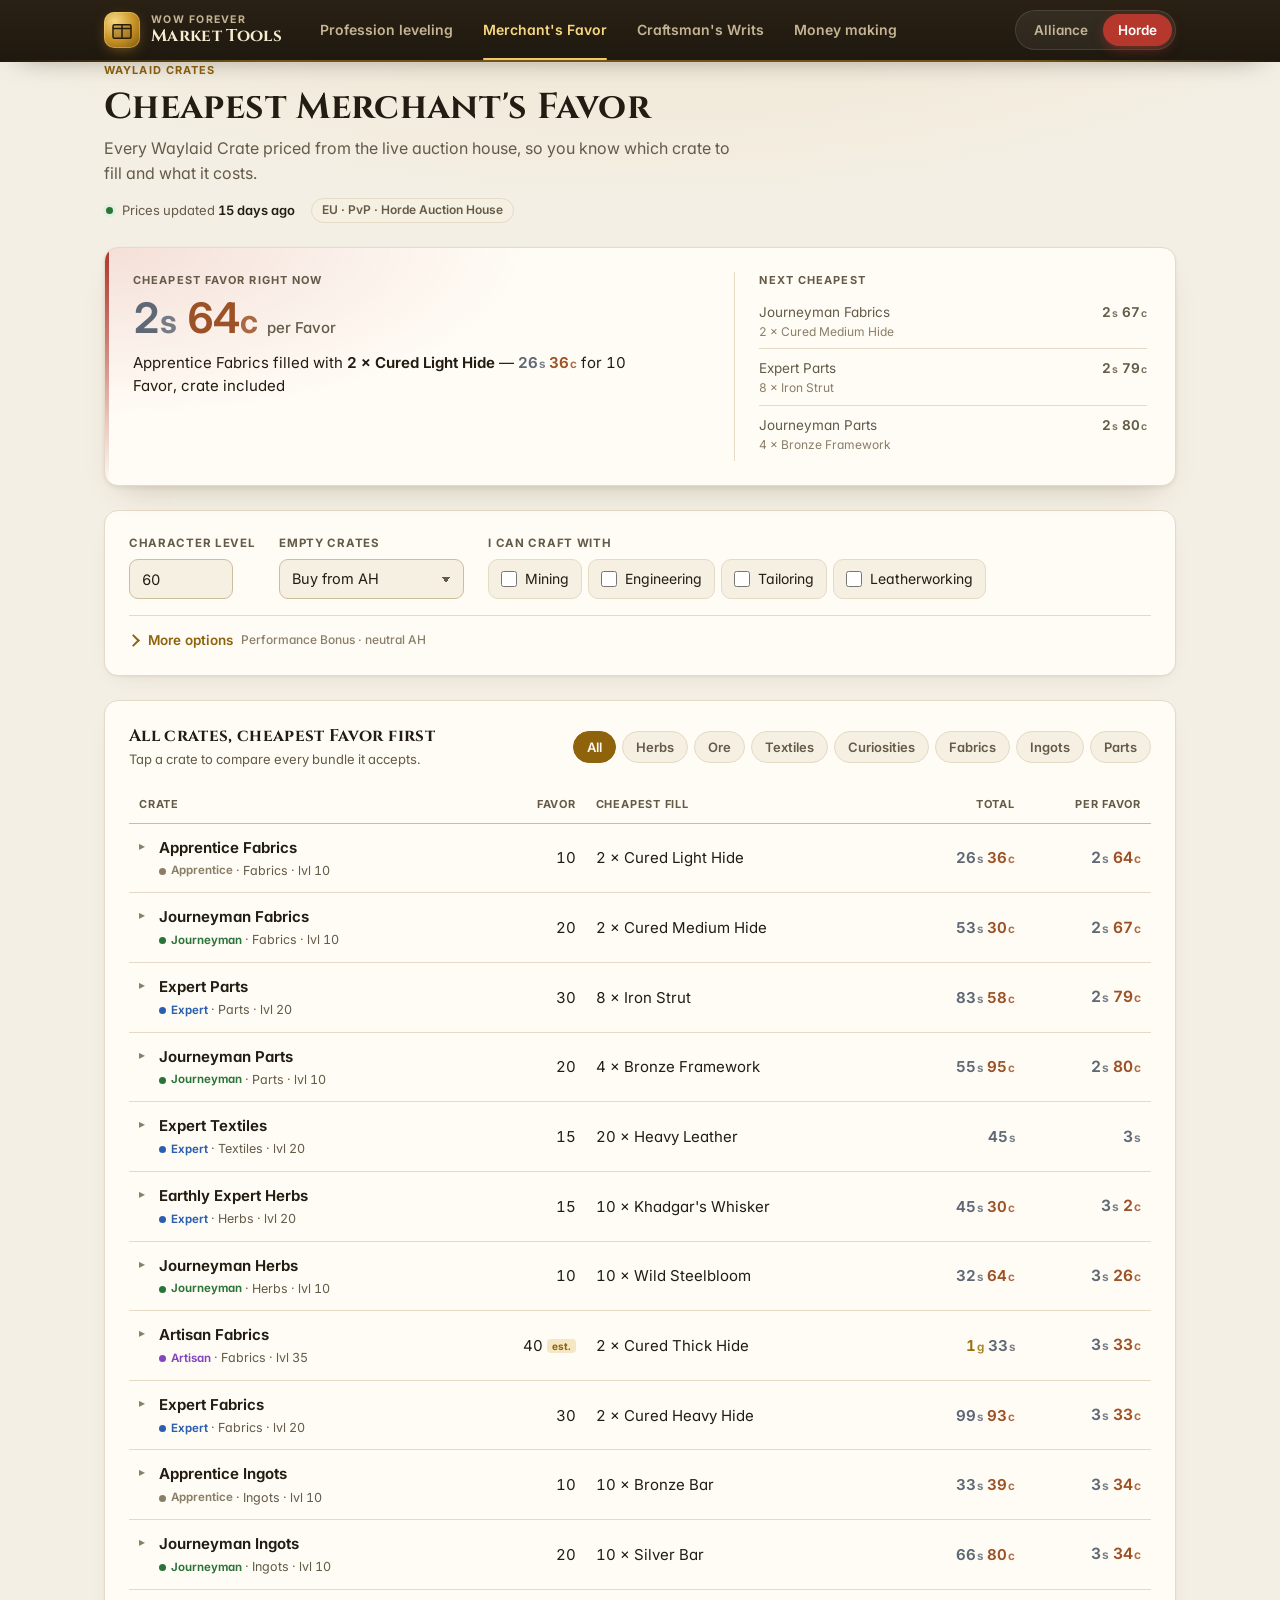
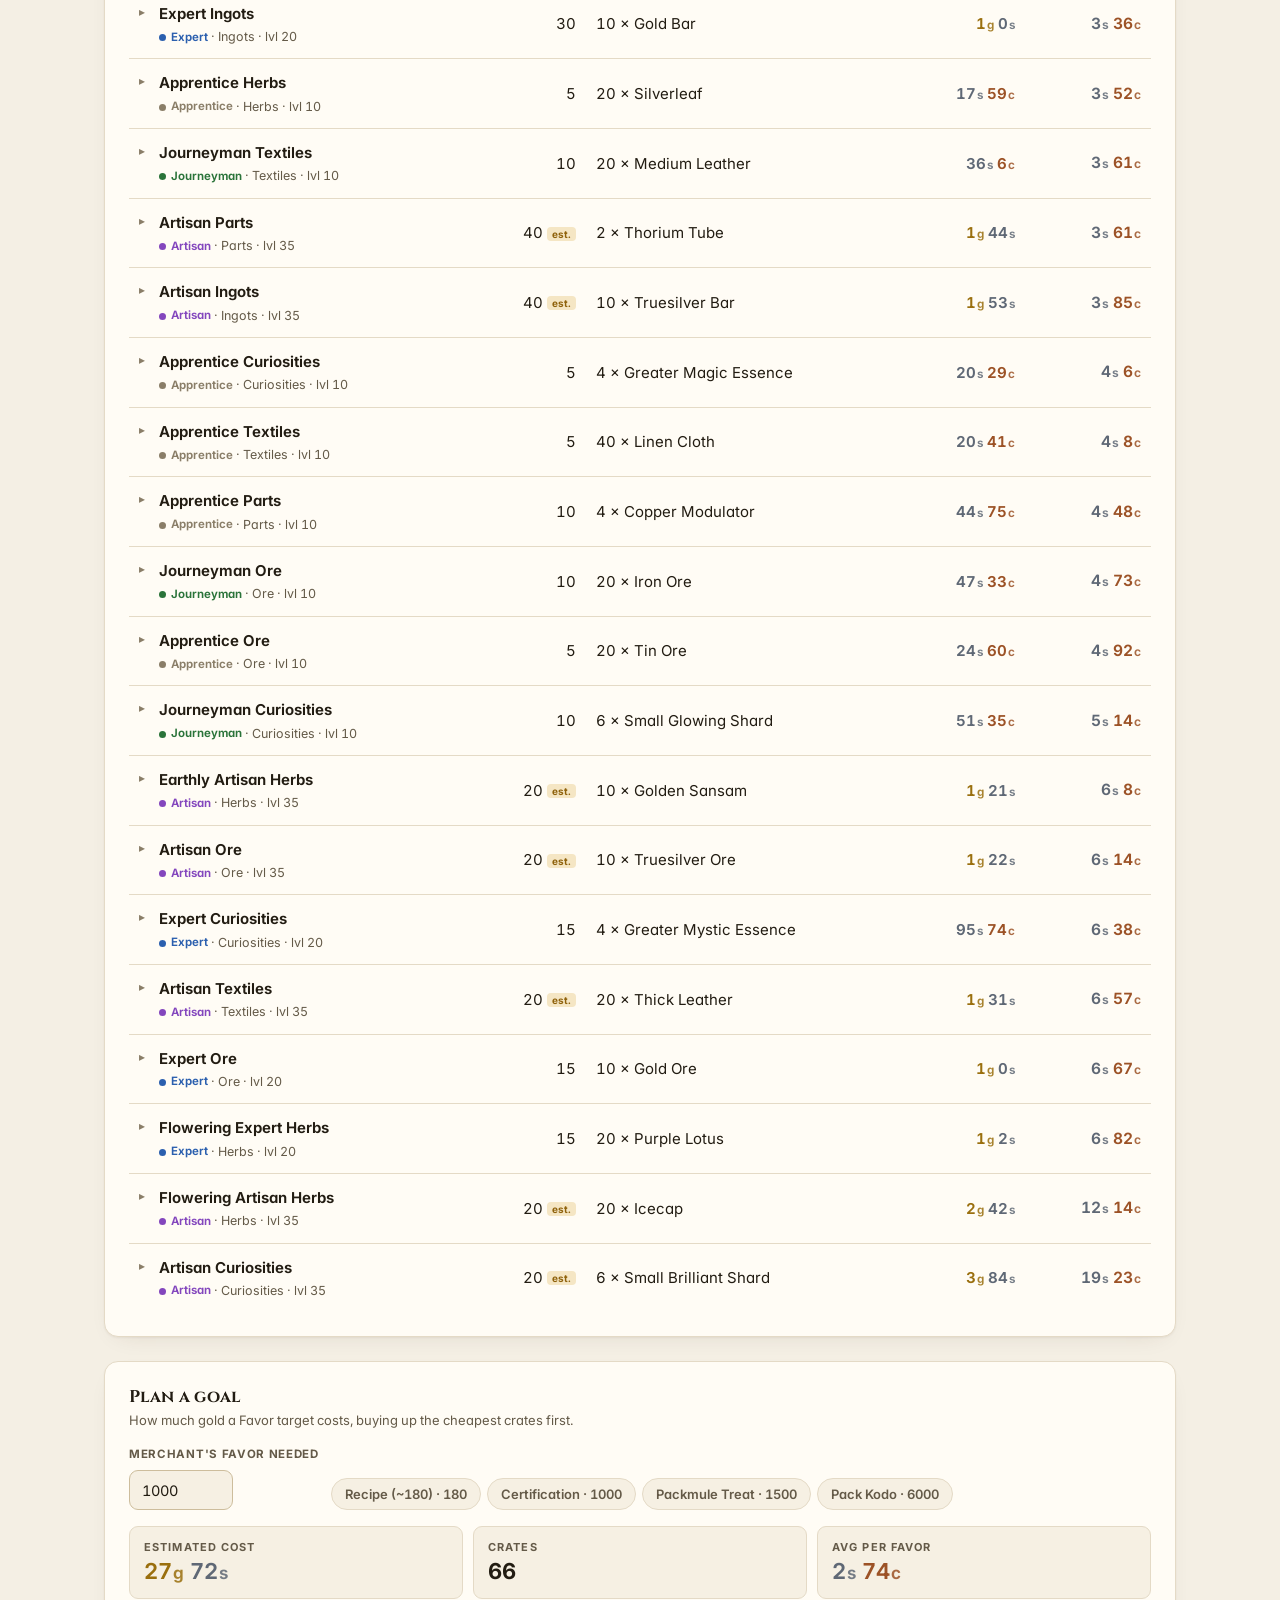
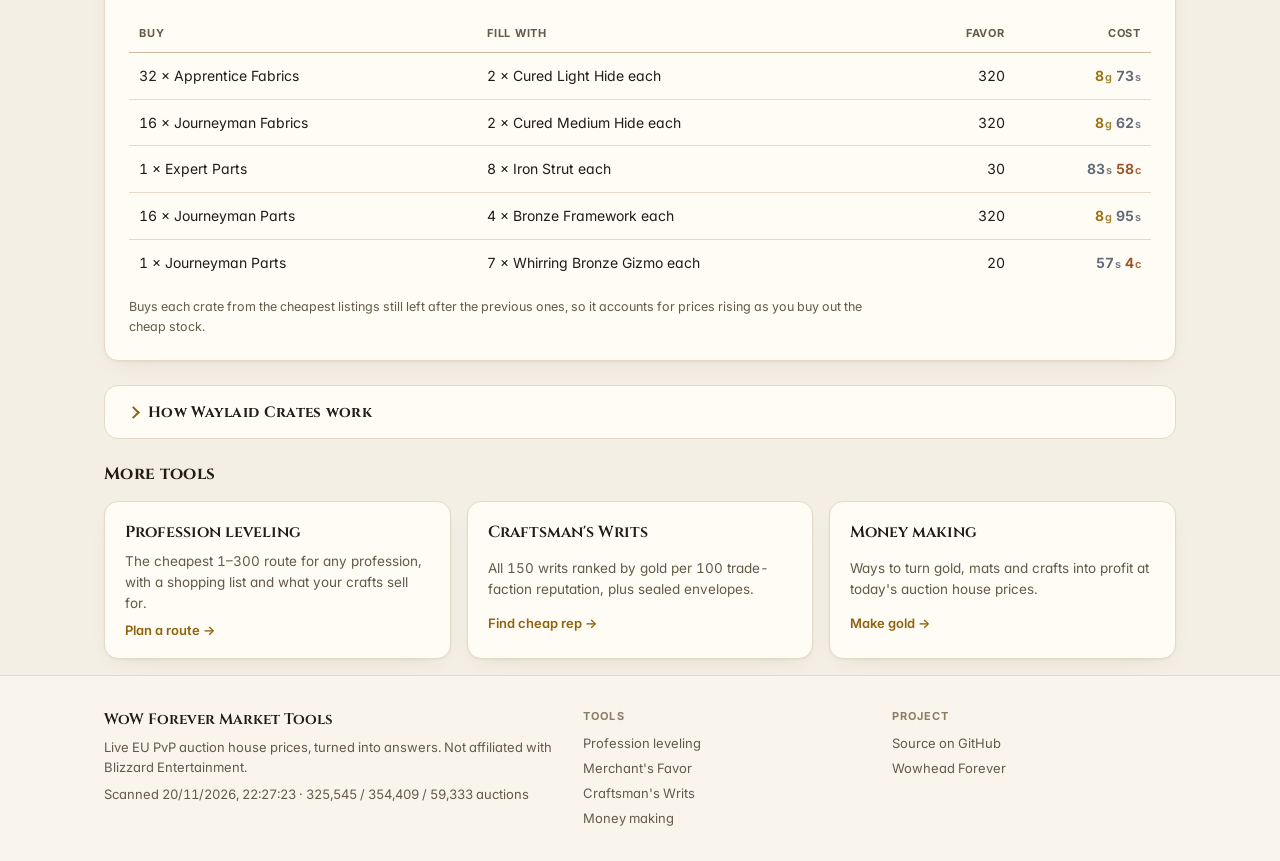
==== commit 336e9842: "UI declutter: leveling and money pages calmer, More options grouped and collapsed - More options dra" ====
--- a/favor.html
+++ b/favor.html
@@ -61,7 +61,7 @@
         <label><input type="checkbox" value="Leatherworking"> Leatherworking</label>
       </fieldset>
     </div>
-    <details class="more" open>
+    <details class="more" data-remember="favor-more">
       <summary>More options <small>Performance Bonus · neutral AH</small></summary>
       <div class="controls">
         <div class="ctl">
--- a/style.css
+++ b/style.css
@@ -201,7 +201,7 @@
 .controls { display: flex; flex-wrap: wrap; gap: var(--sp-4) var(--sp-5); align-items: end; }
 .ctl { display: grid; gap: 6px; min-width: 0; margin: 0; }
 .ctl > label[for], .ctl legend, .ctl .lbl { font-size: 11.5px; color: var(--muted); font-weight: 700; text-transform: uppercase; letter-spacing: .06em; }
-input[type=number], select {
+input[type=number], input[type=search], select {
   font: inherit; font-size: 14.5px; color: var(--text); background: var(--surface-2);
   border: 1px solid var(--line-strong); border-radius: var(--radius-sm); padding: 8px 12px; min-width: 0; height: 40px;
   transition: border-color .15s, box-shadow .15s, background .15s;
@@ -212,9 +212,9 @@
   background-position: calc(100% - 17px) 17px, calc(100% - 12px) 17px;
   background-size: 5px 5px; background-repeat: no-repeat;
 }
-input[type=number]:hover, select:hover { border-color: var(--accent); }
-input[type=number]:focus, select:focus { outline: none; border-color: var(--accent); box-shadow: 0 0 0 3px var(--accent-soft); background-color: var(--surface); }
-input[type=number]:focus-visible, select:focus-visible { outline: 2px solid var(--accent); outline-offset: 1px; }
+input[type=number]:hover, input[type=search]:hover, select:hover { border-color: var(--accent); }
+input[type=number]:focus, input[type=search]:focus, select:focus { outline: none; border-color: var(--accent); box-shadow: 0 0 0 3px var(--accent-soft); background-color: var(--surface); }
+input[type=number]:focus-visible, input[type=search]:focus-visible, select:focus-visible { outline: 2px solid var(--accent); outline-offset: 1px; }
 input[type=number] { width: 104px; }
 input[type=checkbox] { accent-color: var(--accent); width: 16px; height: 16px; margin: 0; cursor: pointer; }
 fieldset.profs { border: 0; padding: 0; margin: 0; display: flex; flex-wrap: wrap; gap: 6px; }
@@ -264,6 +264,18 @@
 }
 .chip:hover { color: var(--text); border-color: var(--line-strong); }
 .chip.on { background: var(--accent); border-color: var(--accent); color: var(--on-accent); }
+.chip:disabled { opacity: .5; cursor: default; }
+
+/* shopping-list export (leveling page) */
+.export-btns { display: flex; flex-wrap: wrap; align-items: center; gap: var(--sp-2); }
+.copy-msg { font-size: var(--fs-xs); font-weight: 600; color: var(--good); }
+details.export { margin-top: var(--sp-4); }
+details.export textarea {
+  display: block; width: 100%; margin-top: var(--sp-3); resize: vertical; min-height: 64px;
+  font: var(--fs-xs)/1.5 ui-monospace, Consolas, monospace; color: var(--text); background: var(--surface-2);
+  border: 1px solid var(--line-strong); border-radius: var(--radius-sm); padding: var(--sp-2) var(--sp-3);
+}
+details.export textarea:focus-visible { outline: 2px solid var(--accent); outline-offset: 1px; }
 
 /* ---------- tables ---------- */
 .table-scroll { overflow-x: auto; margin: 0 calc(-1 * var(--sp-5)); padding: 0 var(--sp-5); }
@@ -366,6 +378,11 @@
 table.steps td { vertical-align: top; }
 table.steps tr.row > td { padding-top: 13px; padding-bottom: 13px; }
 table.steps td.c-craft { width: 100%; }
+/* "Train the next rank" checkpoint rows */
+table.steps tr.train > td { background: var(--accent-soft); padding-top: 10px; padding-bottom: 10px; }
+table.steps tr.train:hover > td { background: var(--accent-soft); }
+table.steps tr.train td.rng { color: var(--accent); }
+table.steps tr.train .meta { display: block; margin-top: 2px; }
 .x { border: 1px solid transparent; background: none; color: var(--faint); cursor: pointer; font-size: 13px; width: 30px; height: 30px; border-radius: 8px; }
 .x:hover, .x:focus-visible { color: var(--bad); background: var(--bad-soft); border-color: color-mix(in srgb, var(--bad) 25%, transparent); }
 .profit { color: var(--good); font-weight: 700; }
@@ -486,11 +503,17 @@
   table.writs .c-writ { grid-area: writ; font-size: 13px; text-align: right !important; }
 
   table.steps tr.row { grid-template-columns: 58px 1fr 1fr 30px; grid-template-areas: "rng craft craft x" ". cost ret ret"; }
+  table.steps.with-vendor tr.row { grid-template-columns: 58px 1fr 1fr 1fr 30px; grid-template-areas: "rng craft craft craft x" ". cost vend ret ret"; }
+  table.steps .c-vend { grid-area: vend; font-size: 13.5px; }
+  table.steps .c-vend small { display: block; margin-left: 0; }
+  table.steps.with-vendor td.c-cost::before, table.steps.with-vendor td.c-vend::before, table.steps.with-vendor td.c-ret::before { display: block; margin: 0 0 1px; }
+  table.steps.with-vendor td[data-label] small { display: block; margin-left: 0; }
   table.steps .rng { grid-area: rng; text-align: left; } table.steps .c-craft { grid-area: craft; }
   table.steps .c-cost { grid-area: cost; font-size: 13.5px; } table.steps .c-ret { grid-area: ret; font-size: 13.5px; }
   table.steps .c-x { grid-area: x; text-align: right; margin-top: -4px; }
   table.steps .c-cost small, table.steps .c-ret small { display: block; margin-left: 0; }
   table.steps tr.detail > td { padding-left: 58px !important; }
+  table.steps tr.train { grid-template-columns: 58px 1fr; grid-template-areas: "rng craft"; background: var(--accent-soft); margin: 0 -16px; padding-left: 16px; padding-right: 16px; }
 }
 @media (max-width: 420px) {
   .seg button { padding: 5px 10px; }
@@ -505,3 +528,55 @@
 
 .pos, .pos .g, .pos .s, .pos .c { color: var(--good); }
 .neg, .neg .g, .neg .s, .neg .c { color: var(--bad); }
+
+/* leveling: tools and items carried between steps */
+.step-notes { margin-top: 4px; display: flex; flex-wrap: wrap; gap: 4px; align-items: flex-start; }
+.step-notes .tag { white-space: normal; }
+.step-notes .tag a, .step-notes .tag span { display: inline; }
+.tag.toolget { color: var(--accent); border-color: color-mix(in srgb, var(--accent) 35%, transparent); }
+.tag.inv, .tag.keep { color: var(--good); border-color: color-mix(in srgb, var(--good) 30%, transparent); }
+.tag.toolget a { color: inherit; }
+
+/* leveling: alternative recipe in a step's details */
+.alt-fact { grid-column: span 2; }
+.alt-fact .chip { justify-self: start; margin-top: 4px; }
+@media (max-width: 760px) { .alt-fact { grid-column: 1 / -1; } }
+.trend { font-size: 11px; font-weight: 700; margin-left: 4px; white-space: nowrap; }
+.trend.down { color: var(--bad); } .trend.up { color: var(--good); }
+
+/* leveling: how a step's recipe is learned */
+.tag.learn { color: var(--muted); }
+.tag.learn.train { color: var(--text); border-color: var(--line-strong); }
+
+/* leveling: materials I already have + share link */
+.owned-ctl .ctl.owned { flex: 1 1 360px; max-width: 640px; }
+.owned .hint { margin: 0; }
+textarea {
+  font: inherit; font-size: 14px; color: var(--text); background: var(--surface-2); width: 100%; min-height: 96px; resize: vertical;
+  border: 1px solid var(--line-strong); border-radius: var(--radius-sm); padding: 8px 12px;
+  transition: border-color .15s, box-shadow .15s, background .15s;
+}
+textarea:hover { border-color: var(--accent); }
+textarea:focus { outline: none; border-color: var(--accent); box-shadow: 0 0 0 3px var(--accent-soft); background-color: var(--surface); }
+textarea:focus-visible { outline: 2px solid var(--accent); outline-offset: 1px; }
+.share-row { display: flex; flex-wrap: wrap; align-items: center; gap: var(--sp-2) var(--sp-3); }
+.share-msg { font-size: var(--fs-xs); color: var(--muted); }
+.tag.bags { color: var(--good); border-color: color-mix(in srgb, var(--good) 30%, transparent); }
+
+/* "More options" split into labelled groups (opt-group > h3.opt-h + .controls) */
+details.more > .opt-group { margin-top: var(--sp-4); padding-top: var(--sp-4); border-top: 1px dashed var(--line); }
+details.more > .opt-group:first-of-type { border-top: 0; padding-top: 0; }
+.opt-h { margin: 0 0 var(--sp-3); font-family: inherit; font-size: var(--fs-xs); font-weight: 700; color: var(--text); letter-spacing: .02em; }
+.opt-group > .controls + .controls { margin-top: var(--sp-4); }
+.opt-group > .hint { margin-top: var(--sp-2); }
+.panel:not(.settings) > details.more:not(:last-child) { margin-bottom: var(--sp-4); }
+.panel:not(.settings) > .controls + details.more { margin-top: var(--sp-4); }
+.panel > .controls + .hint { margin-top: calc(-1 * var(--sp-2)); }
+
+/* row notes that ask you to do something (get a tool first, keep output for later): plain text, no chips */
+.step-act { color: var(--text); }
+.act-tool { color: var(--accent); }
+.act-tool a { color: inherit; }
+.act-keep { color: var(--good); }
+.pat-txt { color: var(--accent); white-space: nowrap; }
+@media (max-width: 760px) { .controls .ctl-wide { flex-basis: 100%; } details.more > summary small { display: none; } }
